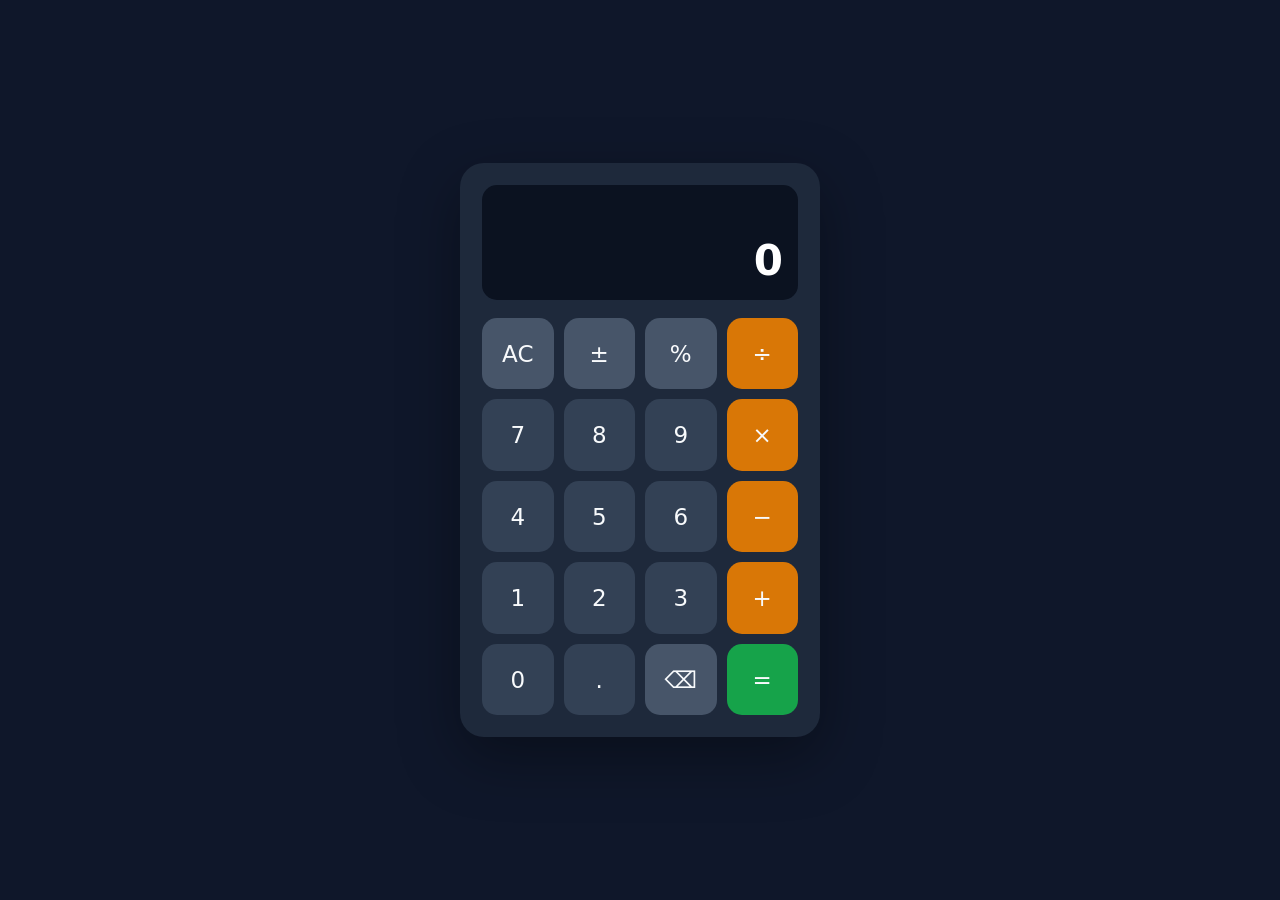
==== calculator/index.html @ cac88c1d "calculator code added" ====
<!DOCTYPE html>
<html lang="en">
<head>
  <!-- Tell the browser which character encoding we use, including symbols like ÷ and ×. -->
  <meta charset="UTF-8">
  <!-- Let the page scale correctly on phones and other small screens. -->
  <meta name="viewport" content="width=device-width, initial-scale=1.0">
  <!-- The text shown in the browser tab. -->
  <title>JavaScript Calculator</title>
  <!-- Load our CSS from a separate file so styling stays out of the HTML. -->
  <link rel="stylesheet" href="styles.css">
  <!--
  Load the JavaScript file.
  defer waits until the HTML has been parsed before running the script.
  This matters because JavaScript needs to find #display, #history, and #keys.
  -->
  <script src="script.js" defer></script>
</head>
<body>
<!-- main identifies the calculator as the page's primary content. -->
<main class="calculator" aria-label="Calculator">
  <!-- The display area contains the expression and the current number. -->
  <div class="screen">
    <!--
    JavaScript writes the previous calculation here.
    id="history" is how getElementById("history") finds this element.
    -->
    <div class="history" id="history" aria-hidden="true"></div>
    <!--
    output is an HTML element for displaying a computed result.
    JavaScript updates its textContent whenever the number changes.
    -->
    <output class="display" id="display" aria-label="Result">0</output>
  </div>
  <!--
  Every calculator button goes inside #keys.
  JavaScript attaches ONE click listener to this parent, rather than
  attaching a separate listener to each button (event delegation).
  -->
  <div class="keys" id="keys">
    <!--
    data-action tells JavaScript to run a special function.
    class="utility" is only for CSS styling.
    type="button" prevents accidental form submission if the markup
    is reused inside a form later.
    -->
    <button type="button" class="utility" data-action="clear">AC</button>
    <button type="button" class="utility" data-action="sign" aria-label="Change sign">±</button>
    <button type="button" class="utility" data-action="percent">%</button>
    <button type="button" class="operator" data-operator="/" aria-label="Divide">÷</button>
    <!--
    data-digit tells JavaScript which digit was clicked.
    The visual label and the stored digit are kept the same.
    -->
    <button type="button" data-digit="7">7</button>
    <button type="button" data-digit="8">8</button>
    <button type="button" data-digit="9">9</button>
    <button type="button" class="operator" data-operator="*" aria-label="Multiply">×</button>
    <button type="button" data-digit="4">4</button>
    <button type="button" data-digit="5">5</button>
    <button type="button" data-digit="6">6</button>
    <button type="button" class="operator" data-operator="-" aria-label="Subtract">−</button>
    <button type="button" data-digit="1">1</button>
    <button type="button" data-digit="2">2</button>
    <button type="button" data-digit="3">3</button>
    <button type="button" class="operator" data-operator="+" aria-label="Add">+</button>
    <button type="button" data-digit="0">0</button>
    <button type="button" data-action="decimal">.</button>
    <button type="button" class="utility" data-action="backspace" aria-label="Backspace">⌫</button>
    <button type="button" class="equals" data-action="equals">=</button>
  </div>
</main>
</body>
</html>
---- calculator/styles.css ----
/*
box-sizing: border-box makes width include padding and borders.
Without it, adding padding could make our calculator wider than expected.
*/
* {
    box-sizing: border-box;
}
body {
    /* Remove the browser's default margin around the page. */
    margin: 0;
    /* Make the page at least as tall as the browser window. */
    min-height: 100vh;
    /* Use CSS Grid to center the calculator horizontally and vertically. */
    display: grid;
    place-items: center;
    background: #0f172a;
    font-family: system-ui, -apple-system, sans-serif;
}
.calculator {
    /* Take 92% of the available screen width, but never exceed 360px. */
    width: min(92vw, 360px);
    /* Space between the edge of the calculator and its contents. */
    padding: 22px;
    border-radius: 24px;
    background: #1e293b;
    /* A soft shadow helps the calculator stand out from the page. */
    box-shadow: 0 20px 60px rgba(0, 0, 0, 0.35);
}
.screen {
    min-height: 115px;
    margin-bottom: 18px;
    padding: 15px;
    border-radius: 15px;
    background: #0b1220;
    /* Stack the history and current number vertically. */
    display: flex;
    flex-direction: column;
    /* Put the text at the bottom-right of the screen. */
    justify-content: flex-end;
    align-items: flex-end;
    /* Keep long content from spilling outside the rounded screen. */
    overflow: hidden;
}
.history {
    /* Reserve some space even when there is no calculation yet. */
    min-height: 22px;
    color: #94a3b8;
    font-size: 14px;
}
.display {
    max-width: 100%;
    color: white;
    font-weight: 600;
    text-align: right;
    /* Use a smaller font on narrow screens, up to a maximum of 42px. */
    font-size: clamp(28px, 8vw, 42px);
    /* Prevent a very long number from overflowing horizontally. */
    overflow-wrap: anywhere;
}
.keys {
    /* Grid keeps the buttons in four equal-width columns. */
    display: grid;
    grid-template-columns: repeat(4, 1fr);
    gap: 10px;
}
button {
    /* Make each button square, regardless of its column width. */
    aspect-ratio: 1;
    border: 0;
    border-radius: 15px;
    background: #334155;
    color: #f8fafc;
    font: inherit;
    font-size: 23px;
    /* Indicate that buttons can be clicked. */
    cursor: pointer;
    /* Make hover and pressed changes animate smoothly. */
    transition: background 0.15s, transform 0.1s;
}
/* Give a visual response when the user hovers over a button. */
button:hover {
    background: #475569;
}
/* Slightly shrink the button while it is being pressed. */
button:active {
    transform: scale(0.95);
}
/* Show where keyboard focus is for accessibility. */
button:focus-visible {
    outline: 3px solid #f8fafc;
    outline-offset: 2px;
}
/* The next three classes change appearance, NOT behavior.
JavaScript uses data-action and data-operator to decide what to do. */
.utility {
    background: #475569;
}
.operator {
    background: #d97706;
}
.operator:hover {
    background: #f59e0b;
}
.equals {
    background: #16a34a;
}
.equals:hover {
    background: #22c55e;
}
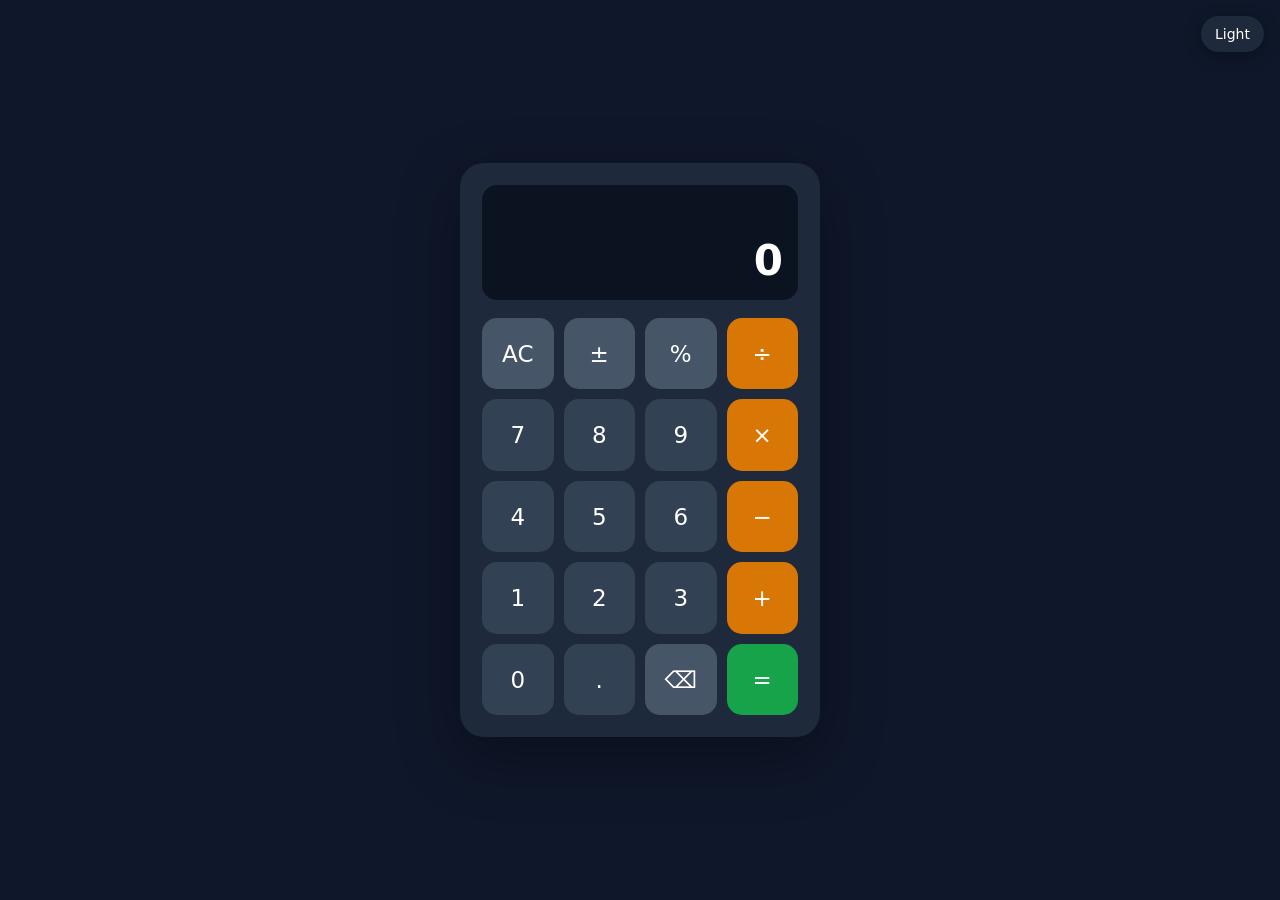
==== commit 289d74e0: "localstorage for theme" ====
--- a/calculator/index.html
+++ b/calculator/index.html
@@ -16,7 +16,11 @@
   -->
   <script src="script.js" defer></script>
 </head>
-<body>
+<body data-theme="dark">
+<!-- Switches body[data-theme] between dark and light. -->
+<button type="button" class="theme-toggle" id="theme-toggle" aria-label="Switch to light theme">
+  Light
+</button>
 <!-- main identifies the calculator as the page's primary content. -->
 <main class="calculator" aria-label="Calculator">
   <!-- The display area contains the expression and the current number. -->
--- a/calculator/styles.css
+++ b/calculator/styles.css
@@ -5,6 +5,40 @@
 * {
     box-sizing: border-box;
 }
+
+/*
+Theme palettes live on body[data-theme].
+JavaScript sets data-theme to "dark" or "light".
+color-scheme tells the browser how to style native UI (scrollbars, etc.).
+*/
+body[data-theme="dark"] {
+    color-scheme: dark;
+    --page-bg: #0f172a;
+    --calc-bg: #1e293b;
+    --screen-bg: #0b1220;
+    --text: #ffffff;
+    --muted: #94a3b8;
+    --btn: #334155;
+    --btn-hover: #475569;
+    --utility: #475569;
+    --shadow: rgba(0, 0, 0, 0.35);
+    --focus: #f8fafc;
+}
+
+body[data-theme="light"] {
+    color-scheme: light;
+    --page-bg: #e2e8f0;
+    --calc-bg: #ffffff;
+    --screen-bg: #f1f5f9;
+    --text: #0f172a;
+    --muted: #64748b;
+    --btn: #cbd5e1;
+    --btn-hover: #94a3b8;
+    --utility: #94a3b8;
+    --shadow: rgba(15, 23, 42, 0.12);
+    --focus: #0f172a;
+}
+
 body {
     /* Remove the browser's default margin around the page. */
     margin: 0;
@@ -13,25 +47,61 @@
     /* Use CSS Grid to center the calculator horizontally and vertically. */
     display: grid;
     place-items: center;
-    background: #0f172a;
+    background: var(--page-bg);
+    color: var(--text);
     font-family: system-ui, -apple-system, sans-serif;
+    /* Smoothly fade colors when the theme changes. */
+    transition: background 0.2s, color 0.2s;
 }
+
+.theme-toggle {
+    position: fixed;
+    top: 16px;
+    right: 16px;
+    aspect-ratio: auto;
+    padding: 10px 14px;
+    border: 0;
+    border-radius: 999px;
+    background: var(--calc-bg);
+    color: var(--text);
+    box-shadow: 0 4px 16px var(--shadow);
+    font: inherit;
+    font-size: 14px;
+    cursor: pointer;
+    transition: background 0.15s, transform 0.1s;
+}
+
+.theme-toggle:hover {
+    background: var(--btn-hover);
+}
+
+.theme-toggle:active {
+    transform: scale(0.95);
+}
+
+.theme-toggle:focus-visible {
+    outline: 3px solid var(--focus);
+    outline-offset: 2px;
+}
+
 .calculator {
     /* Take 92% of the available screen width, but never exceed 360px. */
     width: min(92vw, 360px);
     /* Space between the edge of the calculator and its contents. */
     padding: 22px;
     border-radius: 24px;
-    background: #1e293b;
+    background: var(--calc-bg);
     /* A soft shadow helps the calculator stand out from the page. */
-    box-shadow: 0 20px 60px rgba(0, 0, 0, 0.35);
+    box-shadow: 0 20px 60px var(--shadow);
+    transition: background 0.2s, box-shadow 0.2s;
 }
+
 .screen {
     min-height: 115px;
     margin-bottom: 18px;
     padding: 15px;
     border-radius: 15px;
-    background: #0b1220;
+    background: var(--screen-bg);
     /* Stack the history and current number vertically. */
     display: flex;
     flex-direction: column;
@@ -40,16 +110,19 @@
     align-items: flex-end;
     /* Keep long content from spilling outside the rounded screen. */
     overflow: hidden;
+    transition: background 0.2s;
 }
+
 .history {
     /* Reserve some space even when there is no calculation yet. */
     min-height: 22px;
-    color: #94a3b8;
+    color: var(--muted);
     font-size: 14px;
 }
+
 .display {
     max-width: 100%;
-    color: white;
+    color: var(--text);
     font-weight: 600;
     text-align: right;
     /* Use a smaller font on narrow screens, up to a maximum of 42px. */
@@ -57,19 +130,21 @@
     /* Prevent a very long number from overflowing horizontally. */
     overflow-wrap: anywhere;
 }
+
 .keys {
     /* Grid keeps the buttons in four equal-width columns. */
     display: grid;
     grid-template-columns: repeat(4, 1fr);
     gap: 10px;
 }
+
 button {
     /* Make each button square, regardless of its column width. */
     aspect-ratio: 1;
     border: 0;
     border-radius: 15px;
-    background: #334155;
-    color: #f8fafc;
+    background: var(--btn);
+    color: var(--text);
     font: inherit;
     font-size: 23px;
     /* Indicate that buttons can be clicked. */
@@ -77,33 +152,43 @@
     /* Make hover and pressed changes animate smoothly. */
     transition: background 0.15s, transform 0.1s;
 }
+
 /* Give a visual response when the user hovers over a button. */
 button:hover {
-    background: #475569;
+    background: var(--btn-hover);
 }
+
 /* Slightly shrink the button while it is being pressed. */
 button:active {
     transform: scale(0.95);
 }
+
 /* Show where keyboard focus is for accessibility. */
 button:focus-visible {
-    outline: 3px solid #f8fafc;
+    outline: 3px solid var(--focus);
     outline-offset: 2px;
 }
+
 /* The next three classes change appearance, NOT behavior.
 JavaScript uses data-action and data-operator to decide what to do. */
 .utility {
-    background: #475569;
+    background: var(--utility);
 }
+
 .operator {
     background: #d97706;
+    color: #ffffff;
 }
+
 .operator:hover {
     background: #f59e0b;
 }
+
 .equals {
     background: #16a34a;
+    color: #ffffff;
 }
+
 .equals:hover {
     background: #22c55e;
-}+}
